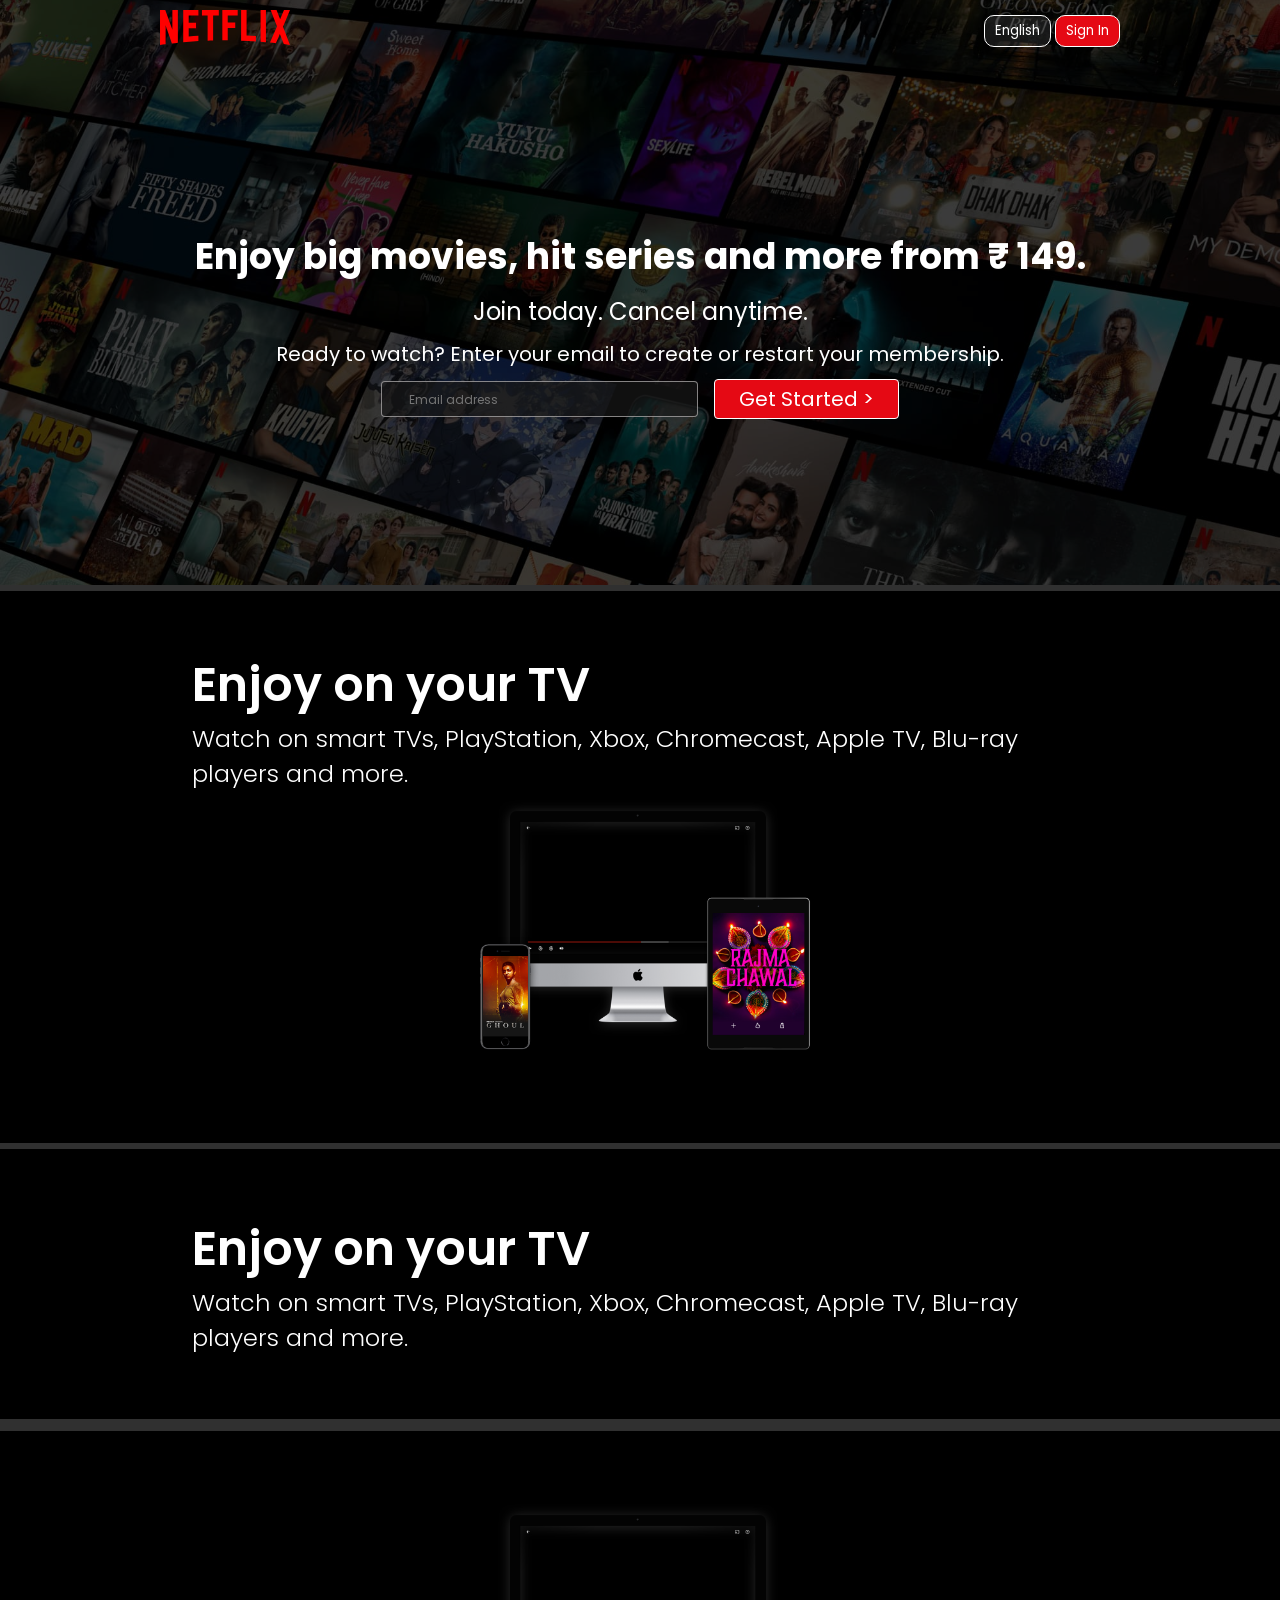
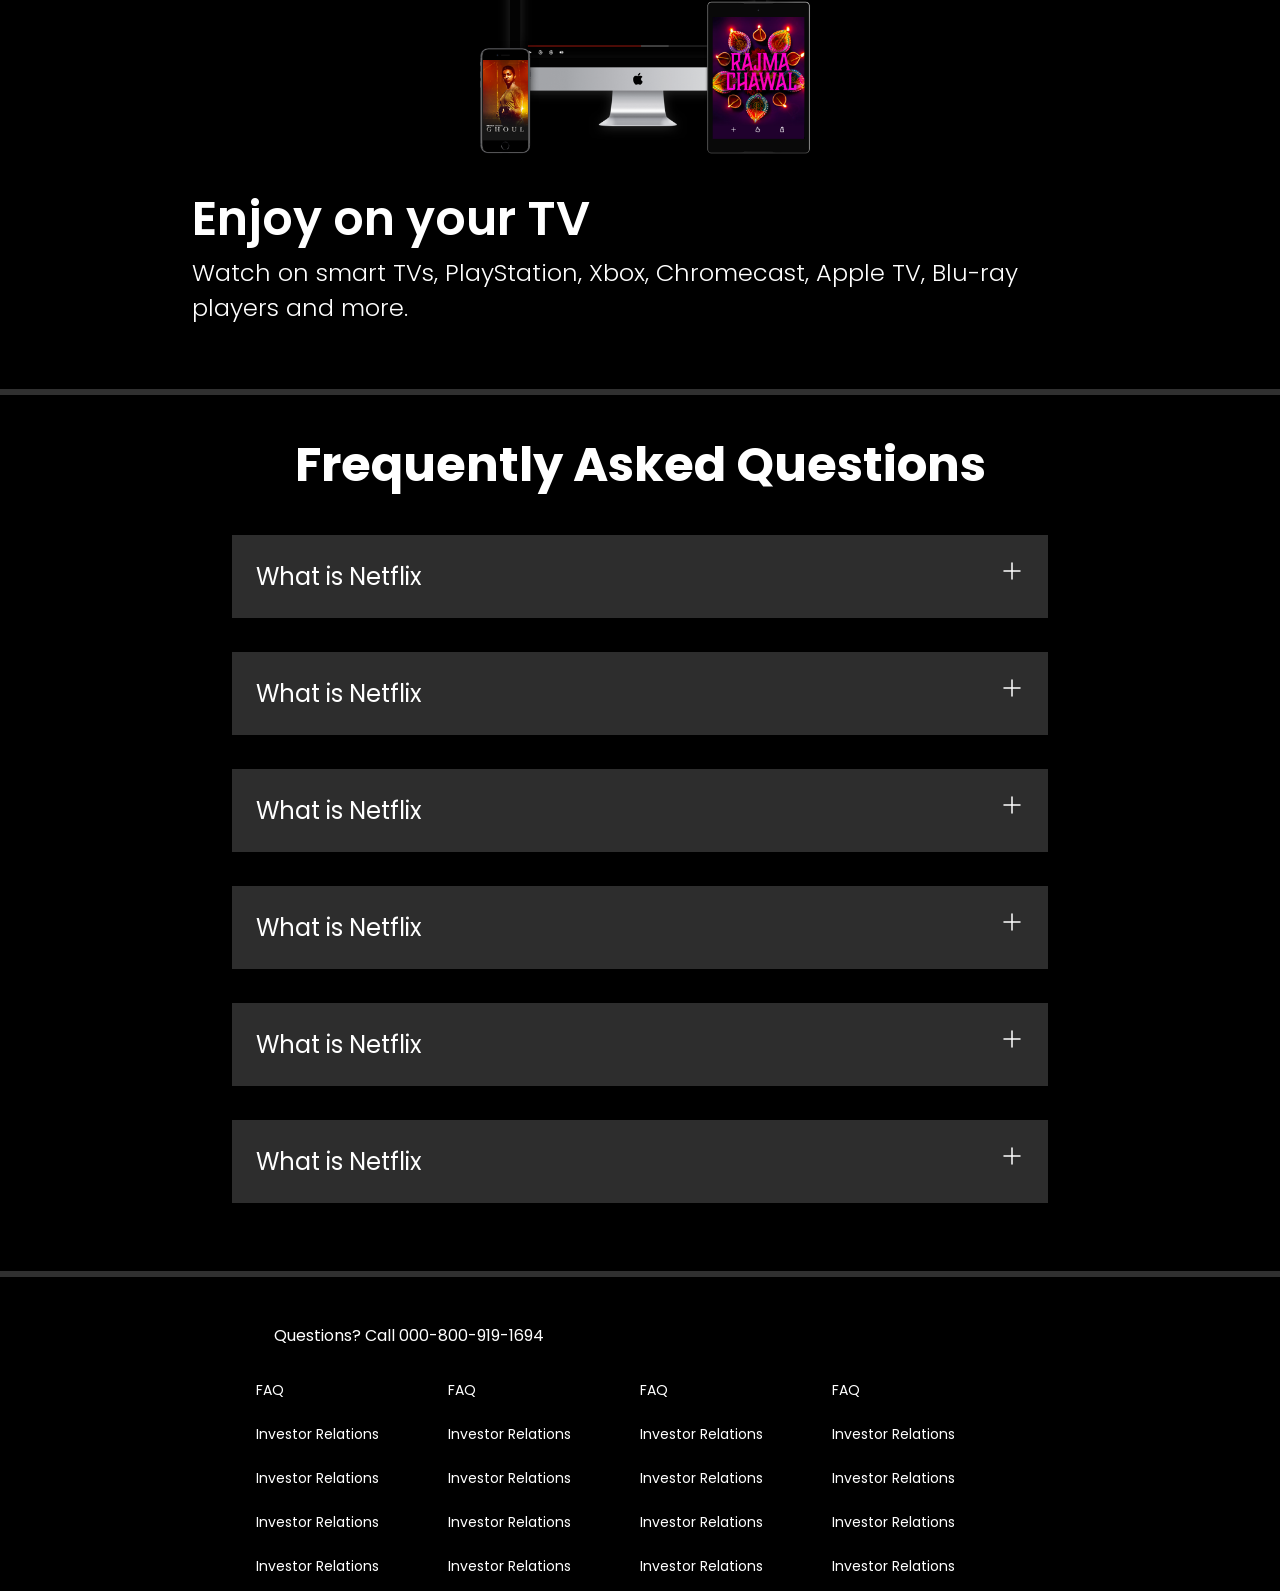
==== index.html @ 5166328a "Code Refactored" ====
<!DOCTYPE html>
<html lang="en">

<head>
  <meta charset="UTF-8" />
  <meta name="viewport" content="width=device-width, initial-scale=1.0" />
  <title>Netflix India-Watch TV Shows Onlines, Watch Movies Online</title>
  <link rel="stylesheet" href="style.css" />
</head>

<body>
  <div class="main">
    <nav>
      <span><img width="56" src="assets/image/logo.svg" alt="" /></span>
      <div>
        <button class="btn">English</button>
        <button class="btn btn-red-sm">Sign In</button>
      </div>
    </nav>
    <div class="box"></div>
    <div class="hero">
      <span>Enjoy big movies, hit series and more from ₹ 149.</span>
      <span>Join today. Cancel anytime.</span>
      <span>Ready to watch? Enter your email to create or restart your
        membership.</span>

      <div class="hero-buttons">
        <input type="text" placeholder="Email address" name="" id="" />
        <button class="btn btn-red">Get Started &gt;</button>
      </div>
    </div>

    <div class="separation"></div>
  </div>


  <section class="first">
    <div>
      <span>Enjoy on your TV</span>
      <span>Watch on smart TVs, PlayStation, Xbox, Chromecast, Apple TV, Blu-ray players and more.</span>
    </div>
    <div class="secImg">
      <img src="assets/image/rajma.png" alt="">
      <video src="assets/video/video1.mp4" autoplay loop muted></video>
    </div>

  </section>
  <div class="separation"></div>
  <section class="first second">
    <div>
      <span>Enjoy on your TV</span>
      <span>Watch on smart TVs, PlayStation, Xbox, Chromecast, Apple TV, Blu-ray players and more.</span>
    </div>
    <div class="secImg">
      <img src="https://cdn.prod.website-files.com/62d84e447b4f9e7263d31e94/6557420216a456cfaef685c0_6399a4d27711a5ad2c9bf5cd_ben-sweet-2LowviVHZ-E-unsplash-1.jpg" alt="">
      <video src="assets/video/video1.mp4" autoplay loop muted></video>
    </div>

  </section>
  <div class="separation"></div>

  </section>
  <div class="separation"></div>
  <section class="first third">

    <div class="secImg">
      <img src="assets/image/rajma.png" alt="">
      <video src="assets/video/video1.mp4" autoplay loop muted></video>
    </div>
    <div>
      <span>Enjoy on your TV</span>
      <span>Watch on smart TVs, PlayStation, Xbox, Chromecast, Apple TV, Blu-ray players and more.</span>
    </div>

  </section>

    <div class="separation"></div>


<section class="faq">
  <h2>Frequently Asked Questions</h2>
  <div class="faqbox">
    <span>What is Netflix</span>
    <svg xmlns="http://www.w3.org/2000/svg" viewBox="0 0 24 24" width="24" height="24" color="#000000" fill="none">
    <path d="M12 4V20M20 12H4" stroke="currentColor" stroke-width="1.5" stroke-linecap="round" stroke-linejoin="round" />
</svg>
  </div>
  <div class="faqbox">
    <span>What is Netflix</span>
    <svg xmlns="http://www.w3.org/2000/svg" viewBox="0 0 24 24" width="24" height="24" color="#000000" fill="none">
    <path d="M12 4V20M20 12H4" stroke="currentColor" stroke-width="1.5" stroke-linecap="round" stroke-linejoin="round" />
</svg>
  </div>
  <div class="faqbox">
    <span>What is Netflix</span>
    <svg xmlns="http://www.w3.org/2000/svg" viewBox="0 0 24 24" width="24" height="24" color="#000000" fill="none">
    <path d="M12 4V20M20 12H4" stroke="currentColor" stroke-width="1.5" stroke-linecap="round" stroke-linejoin="round" />
</svg>
  </div>
  <div class="faqbox">
    <span>What is Netflix</span>
    <svg xmlns="http://www.w3.org/2000/svg" viewBox="0 0 24 24" width="24" height="24" color="#000000" fill="none">
    <path d="M12 4V20M20 12H4" stroke="currentColor" stroke-width="1.5" stroke-linecap="round" stroke-linejoin="round" />
</svg>
  </div>
  <div class="faqbox">
    <span>What is Netflix</span>
    <svg xmlns="http://www.w3.org/2000/svg" viewBox="0 0 24 24" width="24" height="24" color="#000000" fill="none">
    <path d="M12 4V20M20 12H4" stroke="currentColor" stroke-width="1.5" stroke-linecap="round" stroke-linejoin="round" />
</svg>
  </div>
  <div class="faqbox">
    <span>What is Netflix</span>
    <svg xmlns="http://www.w3.org/2000/svg" viewBox="0 0 24 24" width="24" height="24" color="#000000" fill="none">
    <path d="M12 4V20M20 12H4" stroke="currentColor" stroke-width="1.5" stroke-linecap="round" stroke-linejoin="round" />
</svg>
  </div>
</section>
    <div class="separation"></div>
<footer>
<div class="Questions">Questions? Call 000-800-919-1694</div>
  <div class="footer">
  <div class="footer-item">
    <a href="faq">FAQ</a>
    <a href="faq">Investor Relations</a>
    <a href="faq">Investor Relations</a>
    <a href="faq">Investor Relations</a>
    <a href="faq">Investor Relations</a>
  </div>
  <div class="footer-item">
    <a href="faq">FAQ</a>
    <a href="faq">Investor Relations</a>
    <a href="faq">Investor Relations</a>
    <a href="faq">Investor Relations</a>
    <a href="faq">Investor Relations</a>
  </div>
  <div class="footer-item">
    <a href="faq">FAQ</a>
    <a href="faq">Investor Relations</a>
    <a href="faq">Investor Relations</a>
    <a href="faq">Investor Relations</a>
    <a href="faq">Investor Relations</a>
  </div>
  <div class="footer-item">
    <a href="faq">FAQ</a>
    <a href="faq">Investor Relations</a>
    <a href="faq">Investor Relations</a>
    <a href="faq">Investor Relations</a>
    <a href="faq">Investor Relations</a>
  </div>
  </div>
</footer>



</body>

</html>
---- style.css ----
@import url("https://fonts.googleapis.com/css2?family=Martel+Sans:wght@200;300;400;600;700;800;900&family=Poppins:ital,wght@0,100;0,200;0,300;0,400;0,500;0,600;0,700;0,800;0,900;1,100;1,200;1,300;1,400;1,500;1,600;1,700;1,800;1,900&display=swap");

* {
  padding: 0;
  margin: 0;
  font-family: "poppins";
}
body {
  background-color: black;
}

.main {
  background-image: url("assets/image/bg.jpg");
  background-position: center center;
  background-repeat: no-repeat;
  background-size: max(1200px, 100vw);
  height: 65vh;
  position: relative;
}
.main .box {
  height: 65vh;
  width: 100%;
  opacity: 0.69;
  position: absolute;
  top: 0;
  background-color: black;
}
nav {
  display: flex;
  align-items: center;
  justify-content: space-between;
  margin: auto;
  width: 75%;
  height: 62px;
}

nav span img {
  color: #e50914;
  width: 130px;
  position: relative;
  z-index: 10;
}

nav button {
  position: relative;
  z-index: 10;
}

.hero {
  height: calc(100% - 62px);
  display: flex;
  align-items: center;
  justify-content: center;
  flex-direction: column;
  color: white;
  position: relative;

  font-family: "Martel Sans", serif;
  font-weight: 600;
  font-style: normal;
  gap: 10px;
  padding: 0px 30px;
}

.hero > :first-child {
  font-family: "poppins";
  font-weight: bold;
  font-size: 36px;
  text-align: center;
}

.hero > :nth-child(2) {
  font-family: "poppins";
  font-weight: 400;
  font-size: 24px;
  text-align: center;
}

.hero > :nth-child(3) {
  font-family: "poppins";
  font-weight: 400;
  font-size: 20px;
  text-align: center;
}

.separation {
  height: 6px;
  background-color: rgb(48, 48, 48);
}
.btn {
  padding: 5px 10px;
    font-weight: 400;
    color: white;
    background-color: rgba(245, 235, 235, 0.089);
    border: 1px solid white;
    border-radius: 10px;
    cursor: pointer;
}
.btn-red {
  background-color: #e50914;
  color: white;
  padding: 4px 24px;
  font-size: 20px;
  border-radius: 4px;
  font-weight: 400;
}
.btn-red-sm {
  background-color: #e50914;
  color: white;
}
.main input {
  padding: 9px 56px 7px 27px;
  font-size: 12px;
  border-radius: 4px;
  background-color: rgba(23, 23, 23, 0.7);
  font-weight: 400;
  border: 1px solid rgba(249, 246, 246, 0.5);
  color: white;
}
.hero-buttons {
  display: flex;
  justify-content: center;
  align-items: center;
  gap: 16px;
}

.first {
  display: flex;
  justify-content: center;
  align-items: center;
  max-width: 70vw;
  margin: auto;
  color: white;
  padding: 5% 0%;
 
}
.secImg{
  
  position: relative;
  
}
.secImg video{
  
  z-index: -1;
  height: 56%;
  width: 65%;
  position: absolute;
  left: 17%;
  top: 3%;

}

.secImg img{
  width: 30vw;
 }

 section.first > div{
  display: flex;
  flex-direction: column;
 }

 section.first > div :nth-child(1){
  font-size: 48px;
  font-weight: 600;
 }

  section.first > div :nth-child(2){
  font-size: 24px;
  font-weight: 300;
 }

.faq{
  color: white;
  padding: 34px;
}
.faq h2{
  color: white;
  text-align: center;
  font-size: 48px;
}

.faqbox:hover{
transition: all 1s ease-out;
background-color: #414141;
}
.faqbox svg{ filter:invert(1) 
}
.faqbox{
  font-size: 24px;
  display: flex;
  justify-content: space-between;
  background-color: #2d2d2d;
  padding: 24px;
  max-width: 60vw;
  margin: 34px auto;
  cursor: pointer;
}

footer{
  color: white;
  max-width: 60vw;
  margin: auto;
  padding: 14px;
}
footer .Questions{
  padding: 32px 18px;
}

.footer{
  display: grid;
  grid-template-columns: 1fr 1fr 1fr 1fr;
  color: white;

}
.footer-item{
  display: flex;
  flex-direction: column;
  gap: 23px;
}
.footer a{
  text-decoration: none;
  color: white;
  font-size: 14px;
}

@media screen and (max-width:1300px) {
   
    .first{
      flex-wrap: wrap;
    }
}
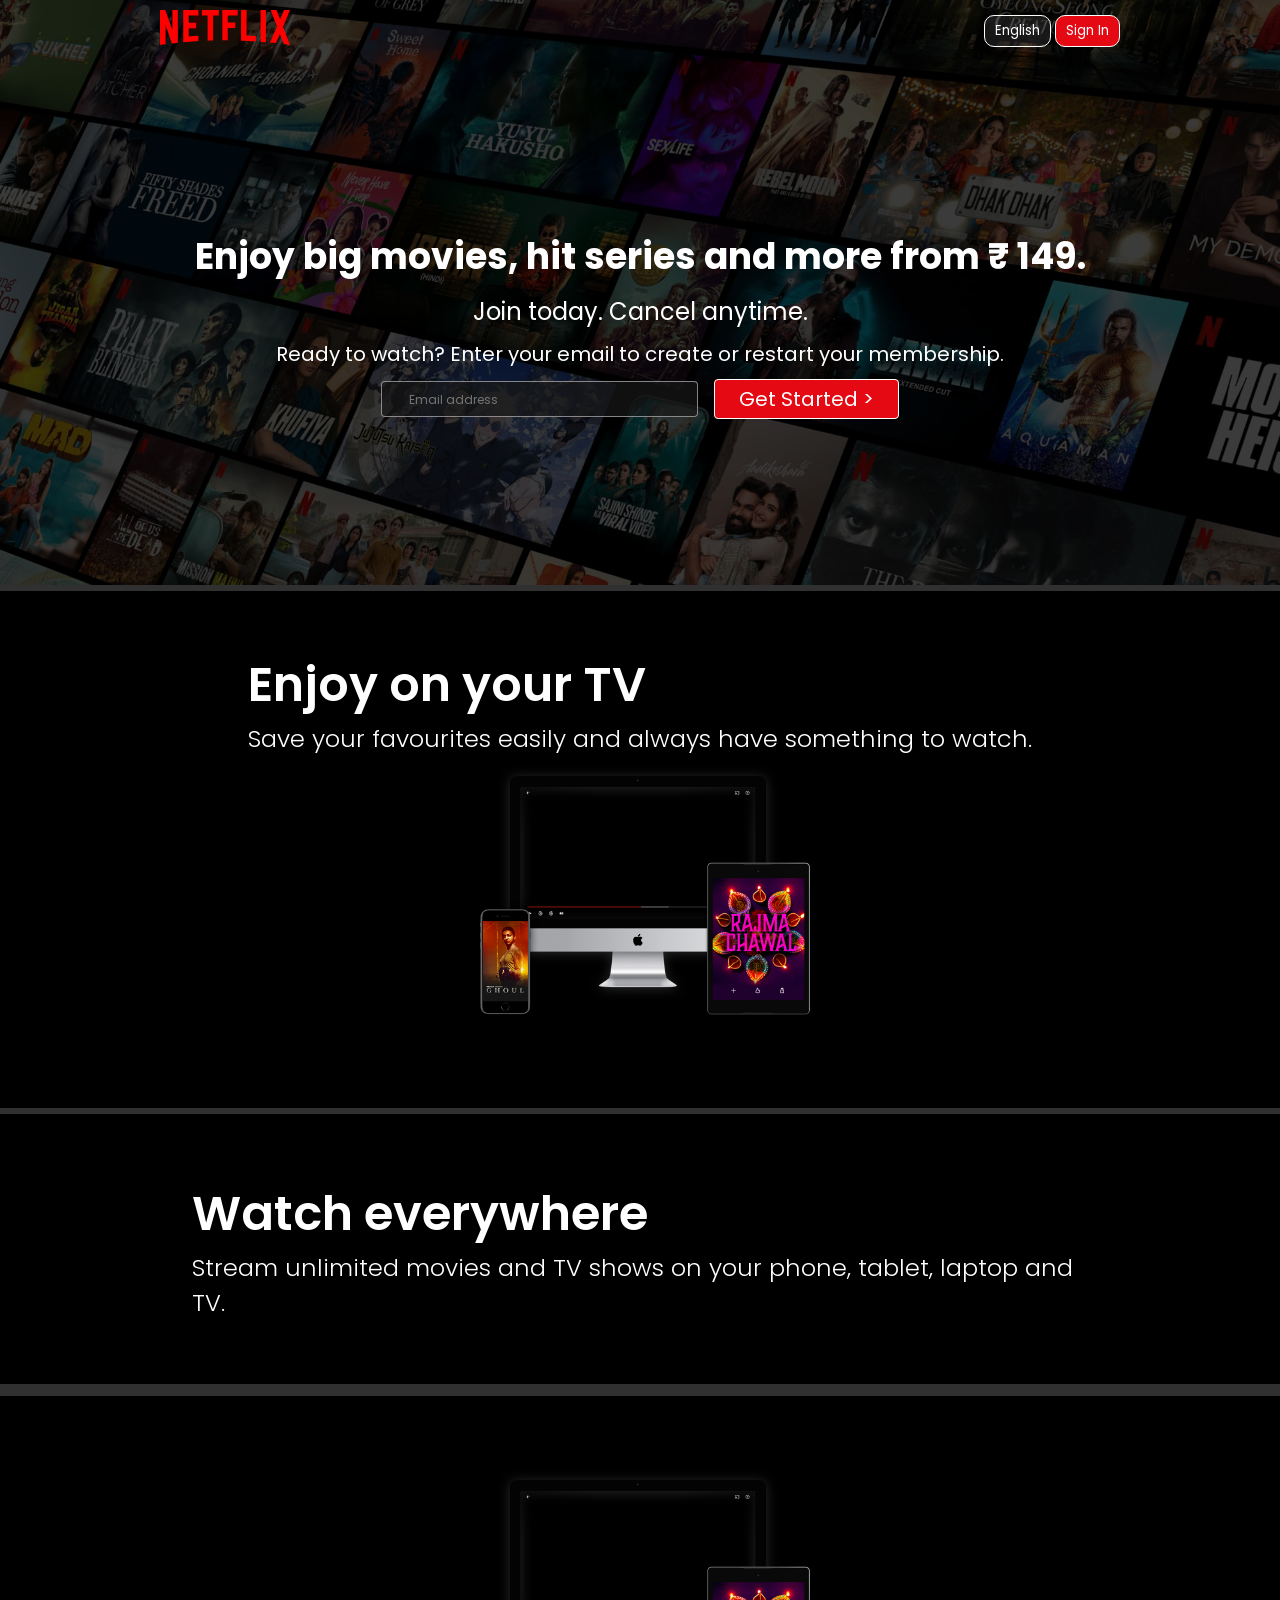
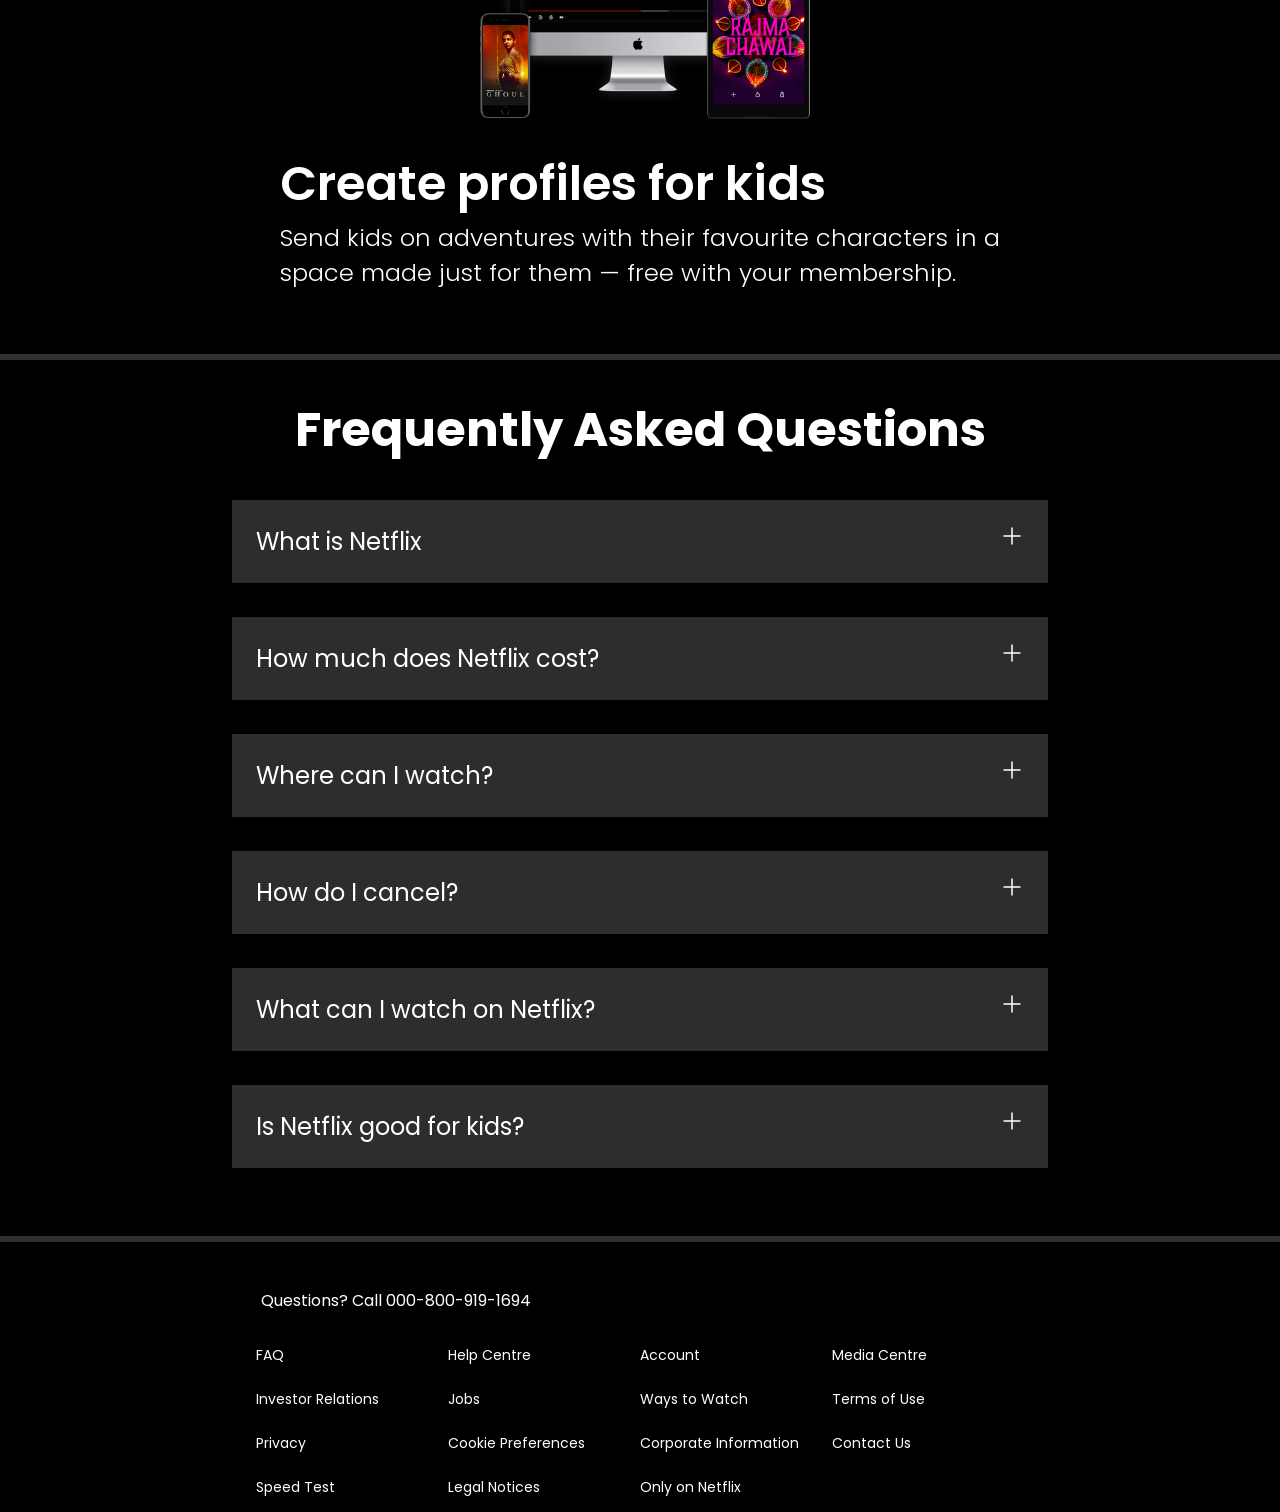
==== commit 1b90351a: "Merge branch 'main' of https://github.com/Amandeep-Singh07/Netflix-Clone" ====
--- a/index.html
+++ b/index.html
@@ -37,7 +37,7 @@
   <section class="first">
     <div>
       <span>Enjoy on your TV</span>
-      <span>Watch on smart TVs, PlayStation, Xbox, Chromecast, Apple TV, Blu-ray players and more.</span>
+      <span>Save your favourites easily and always have something to watch.</span>
     </div>
     <div class="secImg">
       <img src="assets/image/rajma.png" alt="">
@@ -48,11 +48,13 @@
   <div class="separation"></div>
   <section class="first second">
     <div>
-      <span>Enjoy on your TV</span>
-      <span>Watch on smart TVs, PlayStation, Xbox, Chromecast, Apple TV, Blu-ray players and more.</span>
+      <span>Watch everywhere</span>
+      <span>Stream unlimited movies and TV shows on your phone, tablet, laptop and TV.</span>
     </div>
     <div class="secImg">
-      <img src="https://cdn.prod.website-files.com/62d84e447b4f9e7263d31e94/6557420216a456cfaef685c0_6399a4d27711a5ad2c9bf5cd_ben-sweet-2LowviVHZ-E-unsplash-1.jpg" alt="">
+      <img
+        src="https://cdn.prod.website-files.com/62d84e447b4f9e7263d31e94/6557420216a456cfaef685c0_6399a4d27711a5ad2c9bf5cd_ben-sweet-2LowviVHZ-E-unsplash-1.jpg"
+        alt="">
       <video src="assets/video/video1.mp4" autoplay loop muted></video>
     </div>
 
@@ -67,89 +69,97 @@
       <img src="assets/image/rajma.png" alt="">
       <video src="assets/video/video1.mp4" autoplay loop muted></video>
     </div>
-    <div>
-      <span>Enjoy on your TV</span>
-      <span>Watch on smart TVs, PlayStation, Xbox, Chromecast, Apple TV, Blu-ray players and more.</span>
+    <div class="aman">
+      <span>Create profiles for kids</span>
+      <span>Send kids on adventures with their favourite characters in a space made just for them — free with your membership.</span>
     </div>
 
   </section>
 
-    <div class="separation"></div>
+  <div class="separation"></div>
 
 
-<section class="faq">
-  <h2>Frequently Asked Questions</h2>
-  <div class="faqbox">
-    <span>What is Netflix</span>
-    <svg xmlns="http://www.w3.org/2000/svg" viewBox="0 0 24 24" width="24" height="24" color="#000000" fill="none">
-    <path d="M12 4V20M20 12H4" stroke="currentColor" stroke-width="1.5" stroke-linecap="round" stroke-linejoin="round" />
-</svg>
-  </div>
-  <div class="faqbox">
-    <span>What is Netflix</span>
-    <svg xmlns="http://www.w3.org/2000/svg" viewBox="0 0 24 24" width="24" height="24" color="#000000" fill="none">
-    <path d="M12 4V20M20 12H4" stroke="currentColor" stroke-width="1.5" stroke-linecap="round" stroke-linejoin="round" />
-</svg>
-  </div>
-  <div class="faqbox">
-    <span>What is Netflix</span>
-    <svg xmlns="http://www.w3.org/2000/svg" viewBox="0 0 24 24" width="24" height="24" color="#000000" fill="none">
-    <path d="M12 4V20M20 12H4" stroke="currentColor" stroke-width="1.5" stroke-linecap="round" stroke-linejoin="round" />
-</svg>
-  </div>
-  <div class="faqbox">
-    <span>What is Netflix</span>
-    <svg xmlns="http://www.w3.org/2000/svg" viewBox="0 0 24 24" width="24" height="24" color="#000000" fill="none">
-    <path d="M12 4V20M20 12H4" stroke="currentColor" stroke-width="1.5" stroke-linecap="round" stroke-linejoin="round" />
-</svg>
-  </div>
-  <div class="faqbox">
-    <span>What is Netflix</span>
-    <svg xmlns="http://www.w3.org/2000/svg" viewBox="0 0 24 24" width="24" height="24" color="#000000" fill="none">
-    <path d="M12 4V20M20 12H4" stroke="currentColor" stroke-width="1.5" stroke-linecap="round" stroke-linejoin="round" />
-</svg>
-  </div>
-  <div class="faqbox">
-    <span>What is Netflix</span>
-    <svg xmlns="http://www.w3.org/2000/svg" viewBox="0 0 24 24" width="24" height="24" color="#000000" fill="none">
-    <path d="M12 4V20M20 12H4" stroke="currentColor" stroke-width="1.5" stroke-linecap="round" stroke-linejoin="round" />
-</svg>
-  </div>
-</section>
-    <div class="separation"></div>
-<footer>
-<div class="Questions">Questions? Call 000-800-919-1694</div>
-  <div class="footer">
-  <div class="footer-item">
-    <a href="faq">FAQ</a>
-    <a href="faq">Investor Relations</a>
-    <a href="faq">Investor Relations</a>
-    <a href="faq">Investor Relations</a>
-    <a href="faq">Investor Relations</a>
-  </div>
-  <div class="footer-item">
-    <a href="faq">FAQ</a>
-    <a href="faq">Investor Relations</a>
-    <a href="faq">Investor Relations</a>
-    <a href="faq">Investor Relations</a>
-    <a href="faq">Investor Relations</a>
-  </div>
-  <div class="footer-item">
-    <a href="faq">FAQ</a>
-    <a href="faq">Investor Relations</a>
-    <a href="faq">Investor Relations</a>
-    <a href="faq">Investor Relations</a>
-    <a href="faq">Investor Relations</a>
-  </div>
-  <div class="footer-item">
-    <a href="faq">FAQ</a>
-    <a href="faq">Investor Relations</a>
-    <a href="faq">Investor Relations</a>
-    <a href="faq">Investor Relations</a>
-    <a href="faq">Investor Relations</a>
-  </div>
-  </div>
-</footer>
+  <section class="faq">
+    <h2>Frequently Asked Questions</h2>
+    <div class="faqbox">
+      <span>What is Netflix</span>
+      <svg xmlns="http://www.w3.org/2000/svg" viewBox="0 0 24 24" width="24" height="24" color="#000000" fill="none">
+        <path d="M12 4V20M20 12H4" stroke="currentColor" stroke-width="1.5" stroke-linecap="round"
+          stroke-linejoin="round" />
+      </svg>
+    </div>
+    <div class="faqbox">
+      <span>How much does Netflix cost?</span>
+      <svg xmlns="http://www.w3.org/2000/svg" viewBox="0 0 24 24" width="24" height="24" color="#000000" fill="none">
+        <path d="M12 4V20M20 12H4" stroke="currentColor" stroke-width="1.5" stroke-linecap="round"
+          stroke-linejoin="round" />
+      </svg>
+    </div>
+    <div class="faqbox">
+      <span>Where can I watch?</span>
+      <svg xmlns="http://www.w3.org/2000/svg" viewBox="0 0 24 24" width="24" height="24" color="#000000" fill="none">
+        <path d="M12 4V20M20 12H4" stroke="currentColor" stroke-width="1.5" stroke-linecap="round"
+          stroke-linejoin="round" />
+      </svg>
+    </div>
+    <div class="faqbox">
+      <span>How do I cancel?</span>
+      <svg xmlns="http://www.w3.org/2000/svg" viewBox="0 0 24 24" width="24" height="24" color="#000000" fill="none">
+        <path d="M12 4V20M20 12H4" stroke="currentColor" stroke-width="1.5" stroke-linecap="round"
+          stroke-linejoin="round" />
+      </svg>
+    </div>
+    <div class="faqbox">
+      <span>What can I watch on Netflix?</span>
+      <svg xmlns="http://www.w3.org/2000/svg" viewBox="0 0 24 24" width="24" height="24" color="#000000" fill="none">
+        <path d="M12 4V20M20 12H4" stroke="currentColor" stroke-width="1.5" stroke-linecap="round"
+          stroke-linejoin="round" />
+      </svg>
+    </div>
+    <div class="faqbox">
+      <span>Is Netflix good for kids?</span>
+      <svg xmlns="http://www.w3.org/2000/svg" viewBox="0 0 24 24" width="24" height="24" color="#000000" fill="none">
+        <path d="M12 4V20M20 12H4" stroke="currentColor" stroke-width="1.5" stroke-linecap="round"
+          stroke-linejoin="round" />
+      </svg>
+    </div>
+  </section>
+  <div class="separation"></div>
+  <footer>
+    <div class="Questions">Questions? Call 000-800-919-1694</div>
+    <div class="footer">
+      <div class="footer-item">
+        <a href="faq">FAQ</a>
+        <a href="faq">Investor Relations</a>
+        <a href="faq">Privacy</a>
+        <a href="faq">Speed Test</a>
+
+      </div>
+      <div class="footer-item">
+        <a href="faq">Help Centre</a>
+        <a href="faq">Jobs</a>
+        <a href="faq">Cookie Preferences</a>
+        <a href="faq">Legal Notices</a>
+      </div>
+      <div class="footer-item">
+        <a href="faq">
+          Account</a>
+        <a href="faq">
+          Ways to Watch</a>
+        <a href="faq">Corporate Information</a>
+        <a href="faq">Only on Netflix</a>
+      </div>
+      <div class="footer-item">
+        <a href="faq">
+          Media Centre</a>
+        <a href="faq">
+          Terms of Use</a>
+        <a href="faq">
+          Contact Us</a>
+
+      </div>
+    </div>
+  </footer>
 
 
 
--- a/style.css
+++ b/style.css
@@ -169,6 +169,10 @@
   font-weight: 300;
  }
 
+ .aman{
+    margin: 0px 88px;
+ }
+
 .faq{
   color: white;
   padding: 34px;
@@ -203,8 +207,13 @@
   padding: 14px;
 }
 footer .Questions{
-  padding: 32px 18px;
-}
+  padding: 32px 5px;
+}
+footer .Questions:hover{
+  color: red;
+  cursor: pointer;
+}
+
 
 .footer{
   display: grid;
@@ -221,6 +230,9 @@
   text-decoration: none;
   color: white;
   font-size: 14px;
+}
+.footer a:hover{
+  color: red;
 }
 
 @media screen and (max-width:1300px) {
